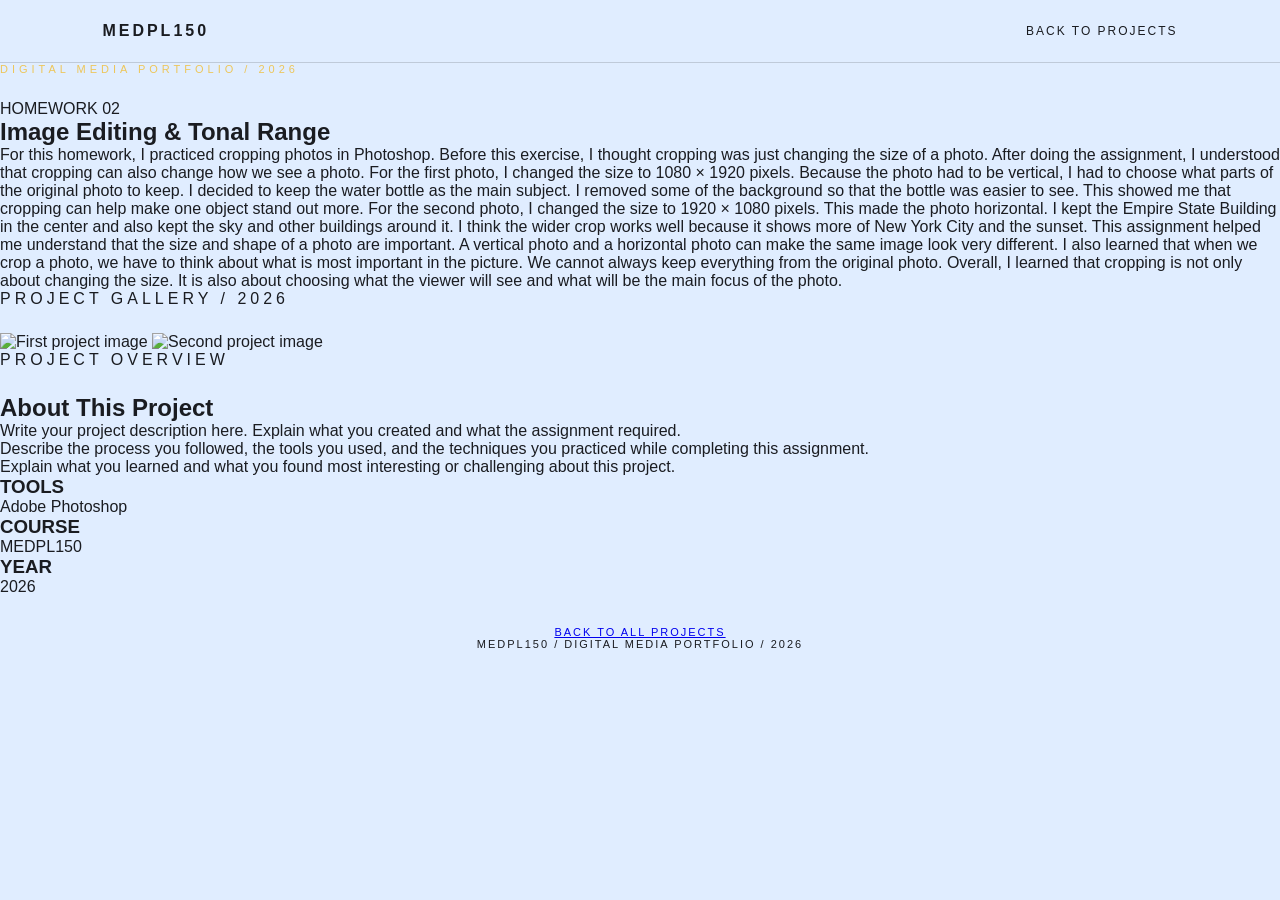
==== hw2.html @ 3049cd81 "hw2.html" ====
<!DOCTYPE html>
<html lang="en">

<head>
    <meta charset="UTF-8">
    <meta name="viewport" content="width=device-width, initial-scale=1.0">

    <title>Homework 02 | MEDPL150</title>

    <link rel="stylesheet" href="style.css">
</head>

<body>

    <!-- HEADER -->

    <header>
        <nav class="navbar">

            <a href="index.html" class="logo">MEDPL150</a>

            <a href="index.html" class="nav-link">
                BACK TO PROJECTS
            </a>

        </nav>
    </header>


    <!-- PROJECT INTRODUCTION -->

    <section class="project-hero">

        <div class="project-hero-text">

            <p class="small-heading">
                DIGITAL MEDIA PORTFOLIO / 2026
            </p>

            <p class="project-number">
                HOMEWORK 02
            </p>

            <h1>
                Image Editing & Tonal Range
            </h1>

            <p class="project-subtitle">
                For this homework, I practiced cropping photos in Photoshop. Before this exercise, I thought cropping was just changing the size of a photo. After doing the assignment, I understood that cropping can also change how we see a photo.

For the first photo, I changed the size to 1080 × 1920 pixels. Because the photo had to be vertical, I had to choose what parts of the original photo to keep. I decided to keep the water bottle as the main subject. I removed some of the background so that the bottle was easier to see. This showed me that cropping can help make one object stand out more.

For the second photo, I changed the size to 1920 × 1080 pixels. This made the photo horizontal. I kept the Empire State Building in the center and also kept the sky and other buildings around it. I think the wider crop works well because it shows more of New York City and the sunset.

This assignment helped me understand that the size and shape of a photo are important. A vertical photo and a horizontal photo can make the same image look very different. I also learned that when we crop a photo, we have to think about what is most important in the picture. We cannot always keep everything from the original photo.

Overall, I learned that cropping is not only about changing the size. It is also about choosing what the viewer will see and what will be the main focus of the photo.
            </p>

        </div>

    </section>


    <!-- PROJECT PHOTOS -->

    <section class="project-content">

        <p class="section-label">
            PROJECT GALLERY / 2026
        </p>

        <div class="gallery-grid">

            <img src="Image "
                 alt="First project image"
                 class="gallery-main">

            <img src="images/hw2-2.jpg"
                 alt="Second project image">

            

        </div>


        <!-- PROJECT DESCRIPTION -->

        <div class="project-description">

            <p class="section-label">
                PROJECT OVERVIEW
            </p>

            <h2>About This Project</h2>

            <p>
                Write your project description here.
                Explain what you created and what the assignment required.
            </p>

            <p>
                Describe the process you followed, the tools you used,
                and the techniques you practiced while completing
                this assignment.
            </p>

            <p>
                Explain what you learned and what you found most
                interesting or challenging about this project.
            </p>

        </div>


        <!-- PROJECT INFORMATION -->

        <div class="project-details">

            <div>
                <h3>TOOLS</h3>
                <p>Adobe Photoshop</p>
            </div>

            <div>
                <h3>COURSE</h3>
                <p>MEDPL150</p>
            </div>

            <div>
                <h3>YEAR</h3>
                <p>2026</p>
            </div>

        </div>

    </section>


    <!-- FOOTER -->

    <footer>

        <a href="index.html">
            BACK TO ALL PROJECTS
        </a>

        <p>MEDPL150 / DIGITAL MEDIA PORTFOLIO / 2026</p>

    </footer>

</body>
</html>
---- style.css ----
/* GENERAL SETTINGS */

* {
    margin: 0;
    padding: 0;
    box-sizing: border-box;
}

html {
    scroll-behavior: smooth;
}

body {
    font-family: Arial, Helvetica, sans-serif;
    background: #E0EDFF;
    color: #1A1C21;
}

/* HEADER */

header {
    padding: 22px 8%;
    background: #E0EDFF;
    position: sticky;
    top: 0;
    z-index: 100;
    border-bottom: 1px solid rgba(0, 0, 0, 0.15);
}

.navbar {
    display: flex;
    justify-content: space-between;
    align-items: center;
}

.logo {
    font-size: 16px;
    font-weight: bold;
    letter-spacing: 3px;
    text-decoration: none;
    color: #1A1C21;
    transition: 0.3s;
}

.nav-link {
    text-decoration: none;
    font-size: 12px;
    letter-spacing: 2px;
    color: #1A1C21;
    transition: 0.3s;
}

/* ALL HOVER EFFECTS */

.logo:hover,
.nav-link:hover {
    color: #EDFCC5;
}

/* HERO SECTION */

.hero {
    min-height: 75vh;
    padding: 60px 8%;
    background: #86AFEB;

    display: flex;
    flex-direction: row;
    align-items: center;
    justify-content: space-between;
    gap: 60px;
}

.hero-text {
    flex: 1;
    display: flex;
    flex-direction: column;
    justify-content: center;
}

.small-heading {
    color: #EDC65A;
    font-size: 11px;
    letter-spacing: 4px;
    margin-bottom: 25px;
}

.hero h1 {
    font-size: clamp(50px, 7vw, 100px);
    font-weight: 500;
    line-height: 0.95;
    margin-bottom: 30px;
    color: #1A1C21;
}

.hero-description {
    max-width: 450px;
    color: #1A1C21;
    font-size: 16px;
    line-height: 1.8;
}

/* PROFILE PHOTO */

.hero-image {
    flex: 0 0 35%;
    max-width: 400px;
}

.hero-image img {
    width: 100%;
    height: 450px;
    object-fit: cover;
    object-position: center;
    display: block;
    border-radius: 8px;
    transition: 0.4s;
}

.hero-image img:hover {
    opacity: 0.85;
}

/* PORTFOLIO SECTION */

.portfolio {
    padding: 100px 8%;
    background: #E0EDFF;
}

.portfolio-heading {
    margin-bottom: 50px;
}

.section-label {
    color:#EDC65A
    font-size: 11px;
    letter-spacing: 4px;
    margin-bottom: 25px;
}

.portfolio-heading h2 {
    font-size: 45px;
    font-weight: 500;
    color: #1A1C21;
}

/* PROJECT GRID */

.project-grid {
    display: grid;
    grid-template-columns: repeat(3, 1fr);
    gap: 45px 25px;
}

.project-card {
    text-decoration: none;
    color: #1A1C21;
    display: block;
}

.project-card img {
    width: 100%;
    height: 300px;
    object-fit: cover;
    display: block;
    background: #E0EDFF;
    transition: 0.4s;
}

.project-card:hover img {
    transform: scale(0.98);
    opacity: 0.85;
}

.card-info {
    padding-top: 18px;
}

.card-info span {
    font-size: 10px;
    color: #1A1C21;
    letter-spacing: 2px;
    transition: 0.3s;
}

.card-info h3 {
    font-size: 21px;
    font-weight: 500;
    margin: 8px 0;
    color: #1A1C21;
    transition: 0.3s;
}

.card-info p {
    color: #1A1C21;
    font-size: 12px;
}

.project-card:hover h3,
.project-card:hover span {
    color: #EDFCC5;
}

/* FOOTER */

footer {
    padding: 30px;
    text-align: center;
    background: #E0EDFF;
    color: #1A1C21;
    font-size: 11px;
    letter-spacing: 2px;
}

/* TABLET RESPONSIVE */

@media (max-width: 900px) {

    .project-grid {
        grid-template-columns: repeat(2, 1fr);
    }

    .hero {
        gap: 30px;
    }

    .hero h1 {
        font-size: 55px;
    }

    .hero-image {
        flex-basis: 38%;
    }
}

/* MOBILE RESPONSIVE */

@media (max-width: 600px) {

    .hero {
        flex-direction: column;
        align-items: flex-start;
        padding: 70px 8%;
    }

    .hero-text {
        width: 100%;
    }

    .hero h1 {
        font-size: 50px;
    }

    .hero-image {
        width: 100%;
        max-width: 100%;
    }

    .hero-image img {
        height: 350px;
    }

    .project-grid {
        grid-template-columns: 1fr;
    }

    .portfolio {
        padding: 70px 8%;
    }

    .project-card img {
        height: 260px;
    }
}
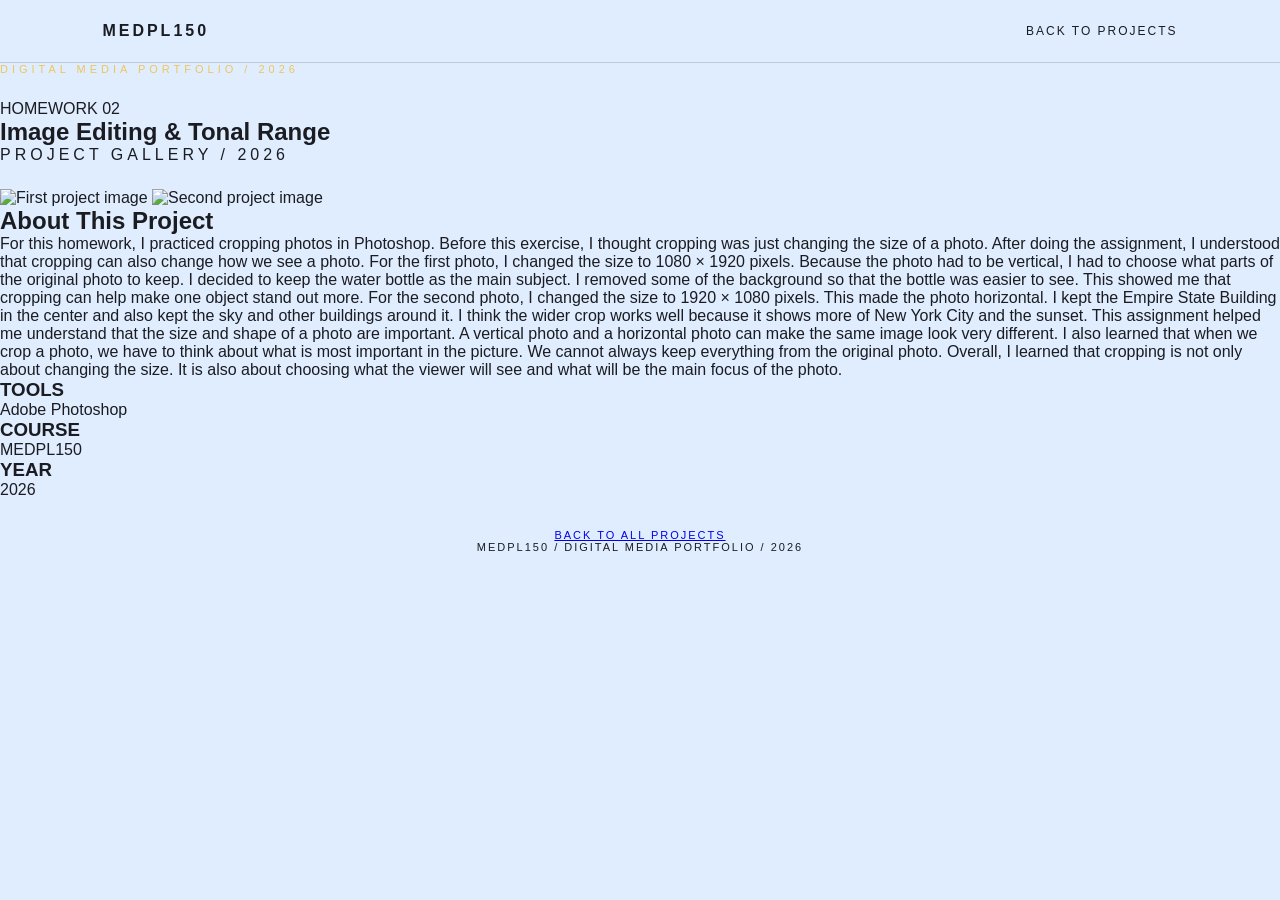
==== commit f6227bef: "hw2.html" ====
--- a/hw2.html
+++ b/hw2.html
@@ -45,17 +45,7 @@
                 Image Editing & Tonal Range
             </h1>
 
-            <p class="project-subtitle">
-                For this homework, I practiced cropping photos in Photoshop. Before this exercise, I thought cropping was just changing the size of a photo. After doing the assignment, I understood that cropping can also change how we see a photo.
-
-For the first photo, I changed the size to 1080 × 1920 pixels. Because the photo had to be vertical, I had to choose what parts of the original photo to keep. I decided to keep the water bottle as the main subject. I removed some of the background so that the bottle was easier to see. This showed me that cropping can help make one object stand out more.
-
-For the second photo, I changed the size to 1920 × 1080 pixels. This made the photo horizontal. I kept the Empire State Building in the center and also kept the sky and other buildings around it. I think the wider crop works well because it shows more of New York City and the sunset.
-
-This assignment helped me understand that the size and shape of a photo are important. A vertical photo and a horizontal photo can make the same image look very different. I also learned that when we crop a photo, we have to think about what is most important in the picture. We cannot always keep everything from the original photo.
-
-Overall, I learned that cropping is not only about changing the size. It is also about choosing what the viewer will see and what will be the main focus of the photo.
-            </p>
+       
 
         </div>
 
@@ -72,7 +62,7 @@
 
         <div class="gallery-grid">
 
-            <img src="Image "
+            <img src="Image  "
                  alt="First project image"
                  class="gallery-main">
 
@@ -88,27 +78,24 @@
 
         <div class="project-description">
 
-            <p class="section-label">
-                PROJECT OVERVIEW
-            </p>
+        
 
             <h2>About This Project</h2>
 
+           
+
             <p>
-                Write your project description here.
-                Explain what you created and what the assignment required.
+                     For this homework, I practiced cropping photos in Photoshop. Before this exercise, I thought cropping was just changing the size of a photo. After doing the assignment, I understood that cropping can also change how we see a photo.
+
+For the first photo, I changed the size to 1080 × 1920 pixels. Because the photo had to be vertical, I had to choose what parts of the original photo to keep. I decided to keep the water bottle as the main subject. I removed some of the background so that the bottle was easier to see. This showed me that cropping can help make one object stand out more.
+
+For the second photo, I changed the size to 1920 × 1080 pixels. This made the photo horizontal. I kept the Empire State Building in the center and also kept the sky and other buildings around it. I think the wider crop works well because it shows more of New York City and the sunset.
+
+This assignment helped me understand that the size and shape of a photo are important. A vertical photo and a horizontal photo can make the same image look very different. I also learned that when we crop a photo, we have to think about what is most important in the picture. We cannot always keep everything from the original photo.
+
+Overall, I learned that cropping is not only about changing the size. It is also about choosing what the viewer will see and what will be the main focus of the photo.
             </p>
 
-            <p>
-                Describe the process you followed, the tools you used,
-                and the techniques you practiced while completing
-                this assignment.
-            </p>
-
-            <p>
-                Explain what you learned and what you found most
-                interesting or challenging about this project.
-            </p>
 
         </div>
 
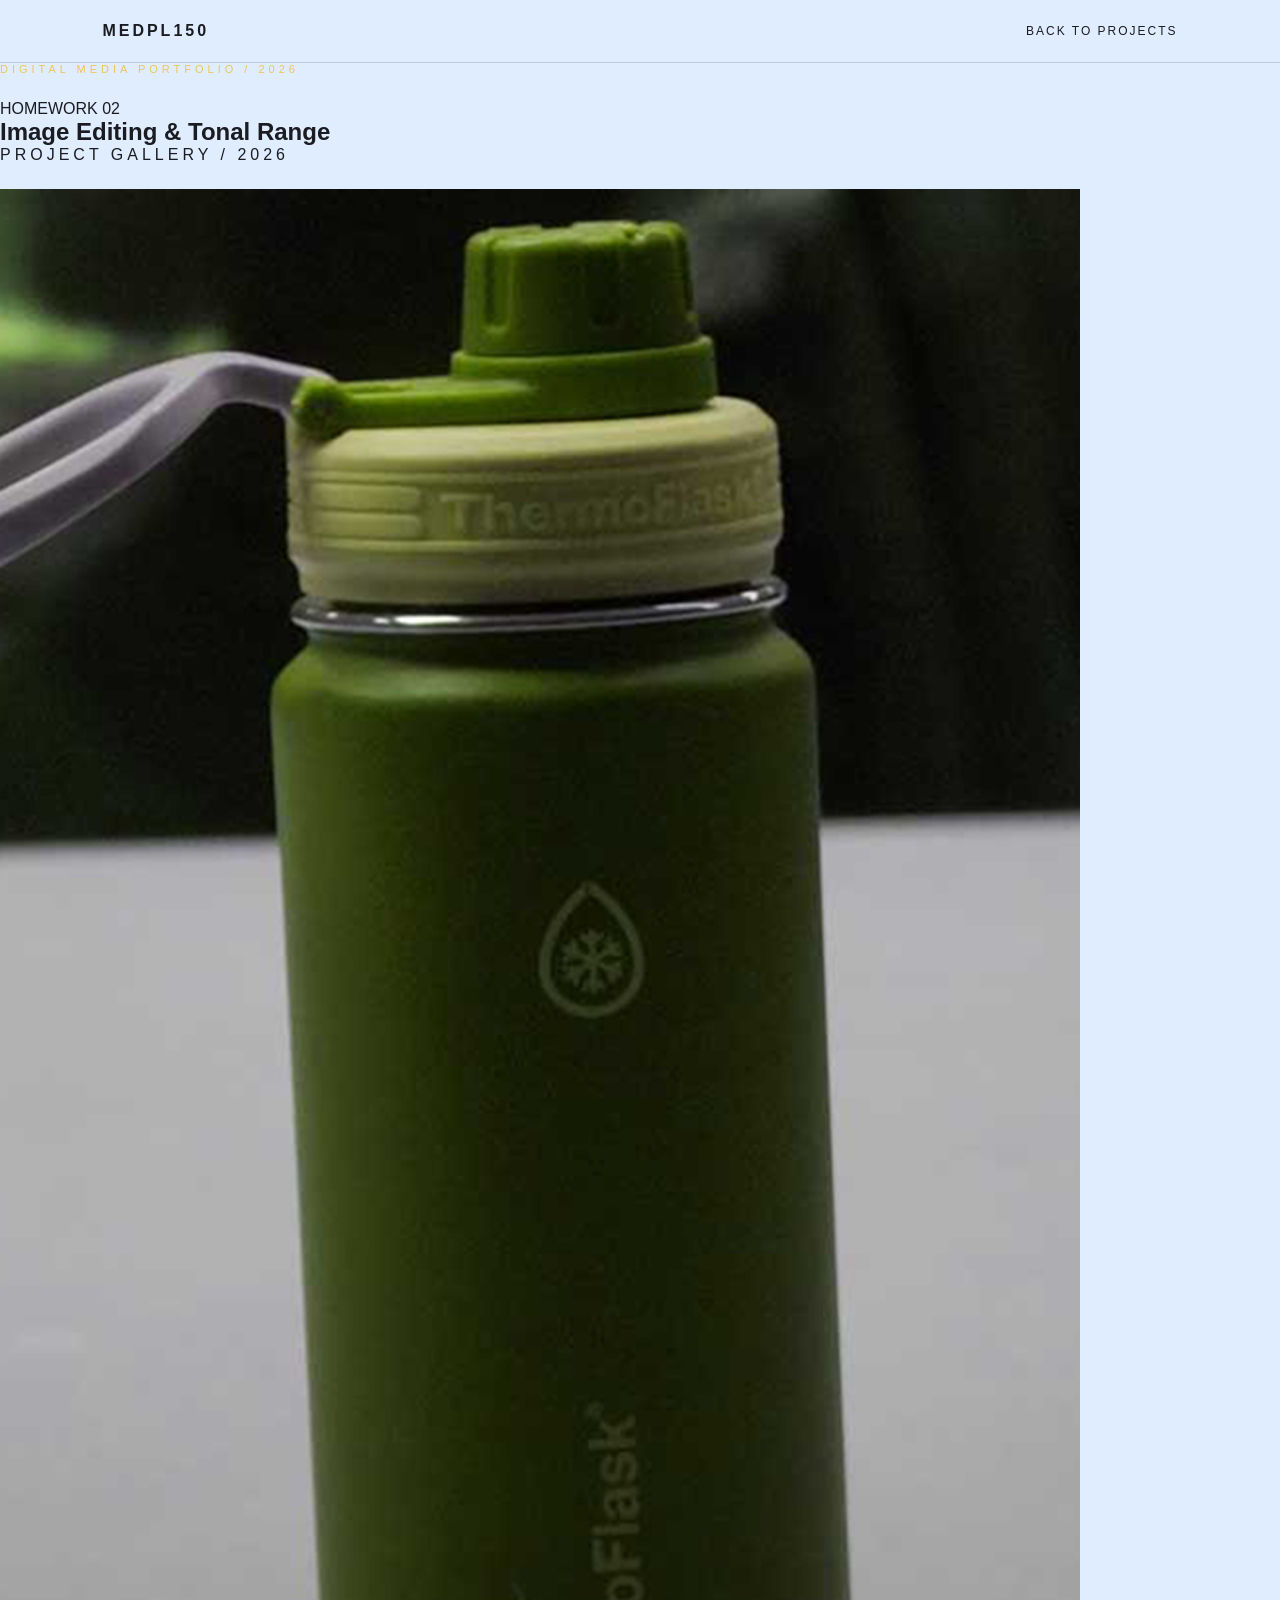
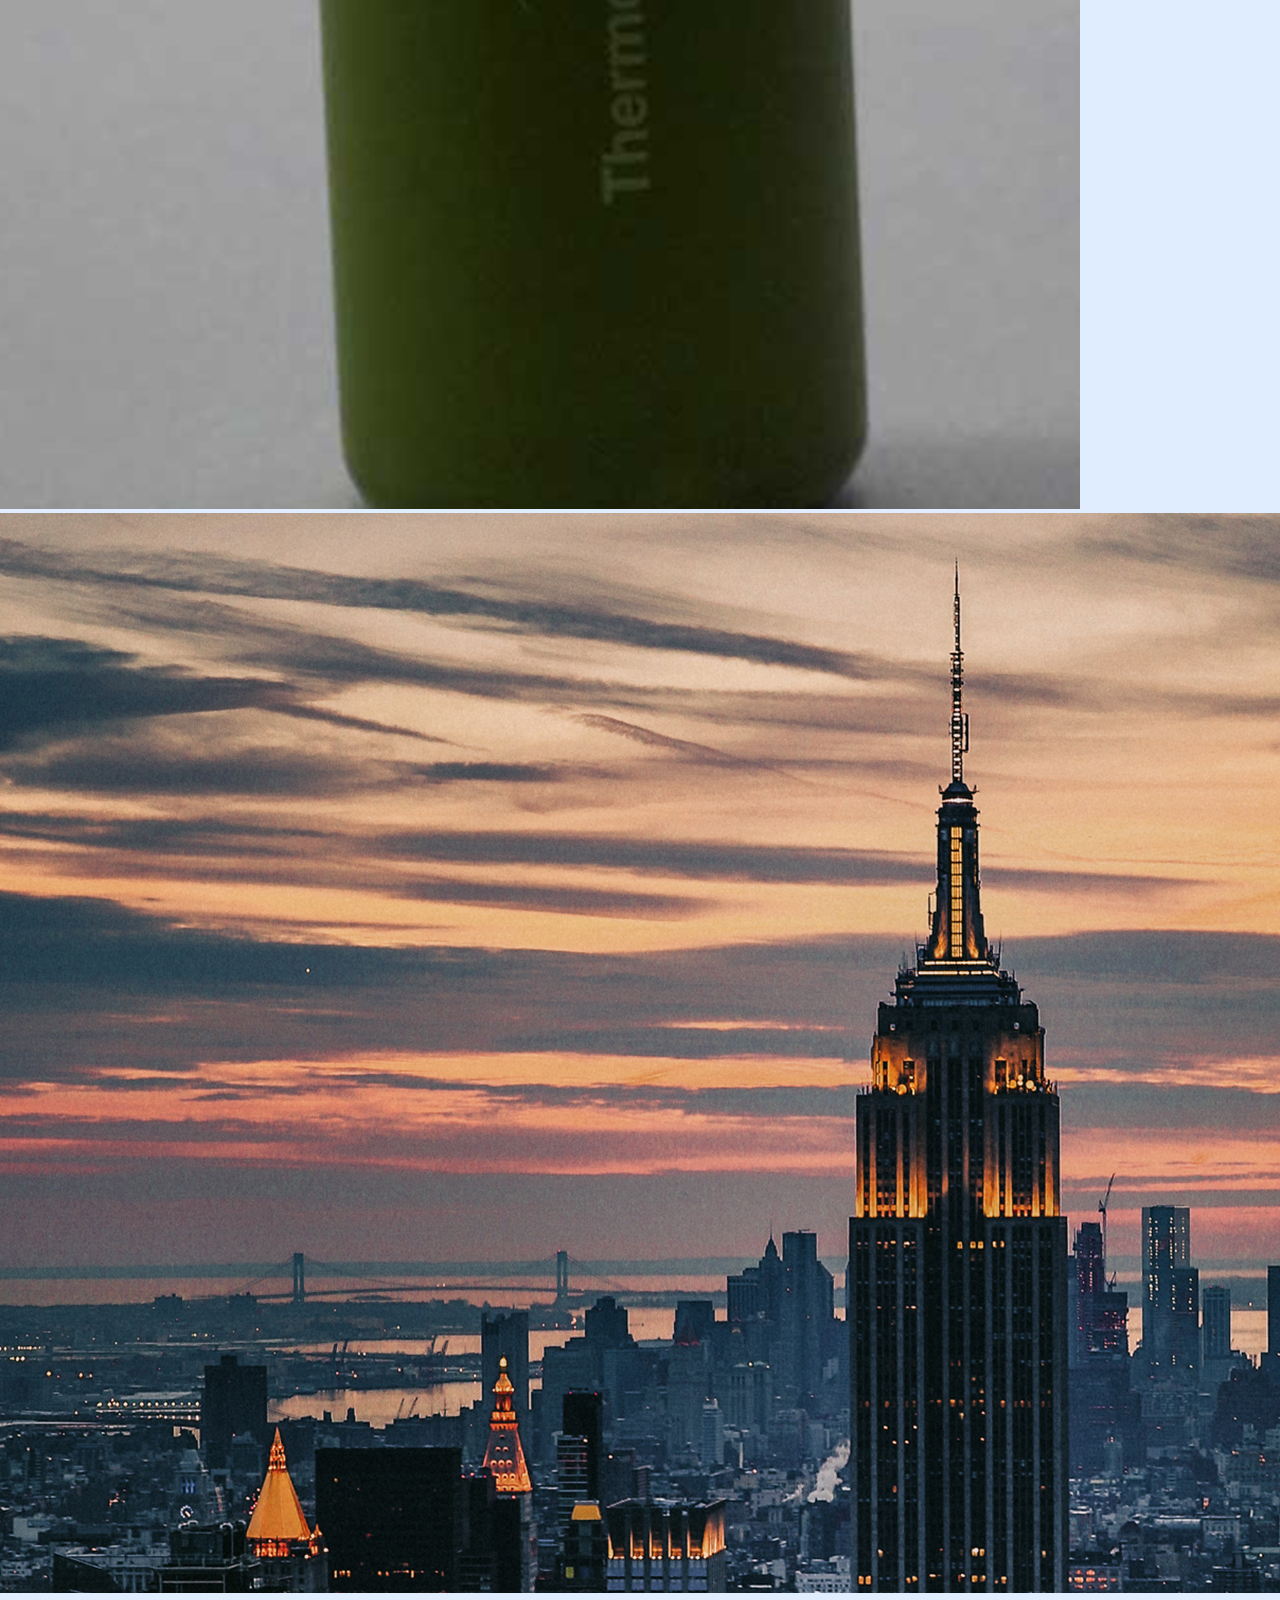
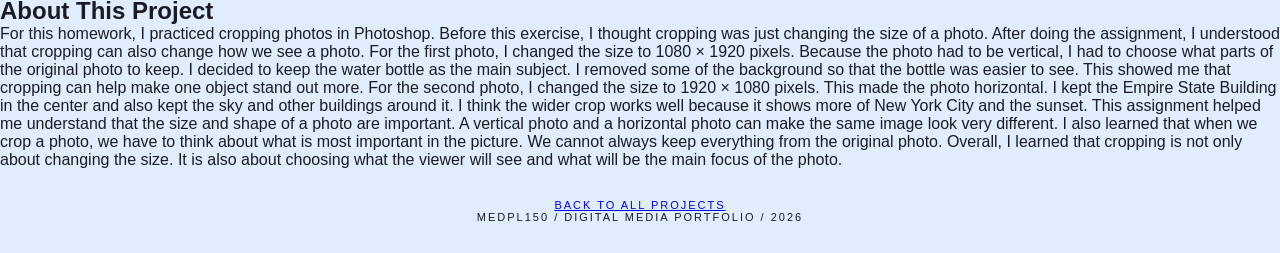
==== commit 5dd000a3: "hw2.html" ====
--- a/hw2.html
+++ b/hw2.html
@@ -62,12 +62,12 @@
 
         <div class="gallery-grid">
 
-            <img src="Image  "
-                 alt="First project image"
+            <img src="Image A – 1920 × 1080 Crop (1).jpg  "
+                 alt="1920 × 1080 Crop"
                  class="gallery-main">
 
-            <img src="images/hw2-2.jpg"
-                 alt="Second project image">
+            <img src="Image B – 5 × 7 Crop (1).jpg"
+                 alt="5 × 7 Crop">
 
             
 
@@ -102,24 +102,7 @@
 
         <!-- PROJECT INFORMATION -->
 
-        <div class="project-details">
-
-            <div>
-                <h3>TOOLS</h3>
-                <p>Adobe Photoshop</p>
-            </div>
-
-            <div>
-                <h3>COURSE</h3>
-                <p>MEDPL150</p>
-            </div>
-
-            <div>
-                <h3>YEAR</h3>
-                <p>2026</p>
-            </div>
-
-        </div>
+     
 
     </section>
 
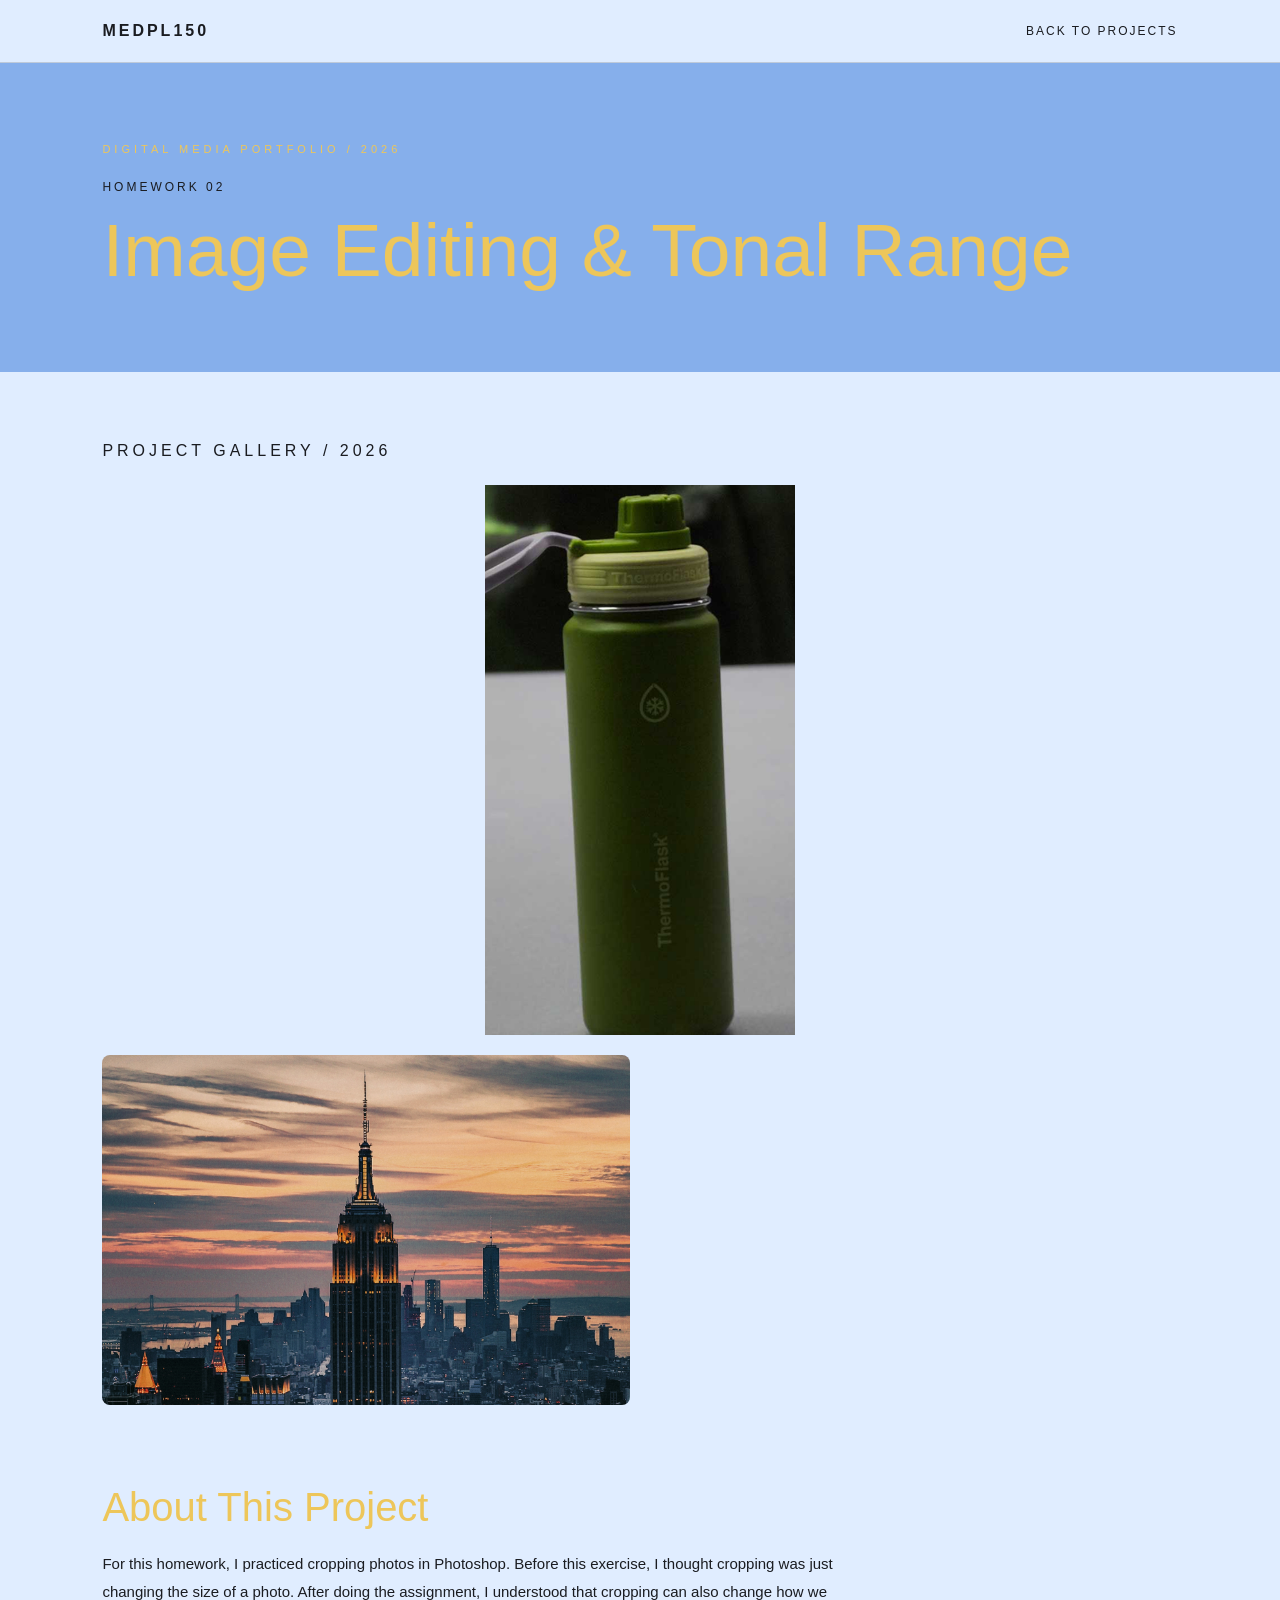
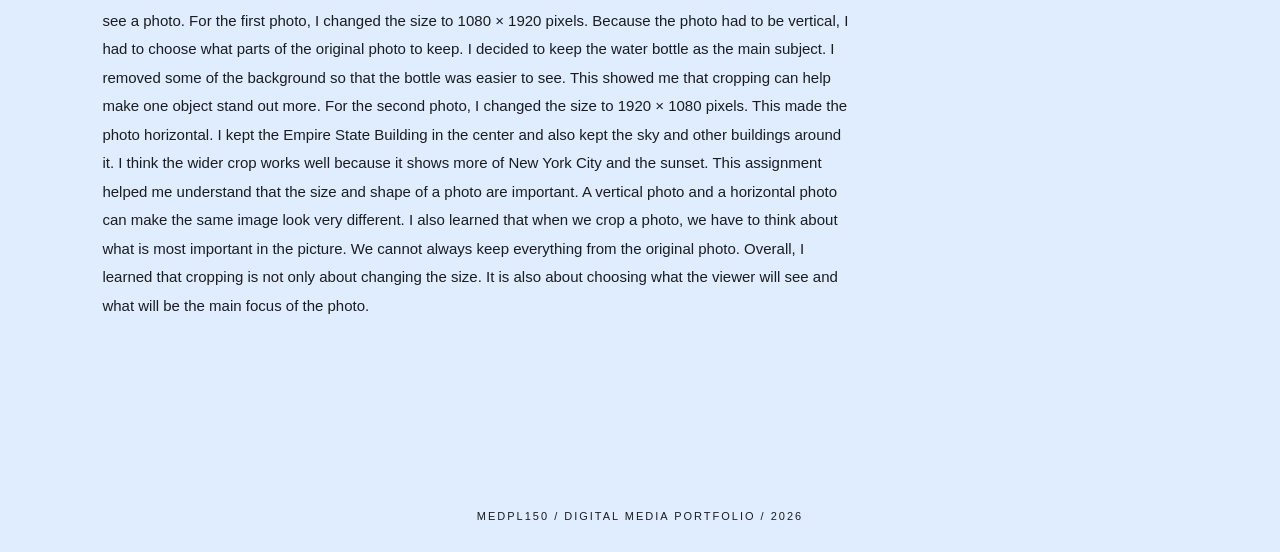
==== commit e7b5612e: "hw2.html" ====
--- a/hw2.html
+++ b/hw2.html
@@ -111,9 +111,7 @@
 
     <footer>
 
-        <a href="index.html">
-            BACK TO ALL PROJECTS
-        </a>
+     
 
         <p>MEDPL150 / DIGITAL MEDIA PORTFOLIO / 2026</p>
 
--- a/style.css
+++ b/style.css
@@ -275,3 +275,159 @@
     }
 }
 
+/* HOMEWORK PAGE INTRODUCTION */
+
+.project-hero {
+    padding: 80px 8% 60px;
+    background: #86AFEB;
+}
+
+.project-number {
+    color: #1A1C21;
+    font-size: 12px;
+    letter-spacing: 3px;
+    margin-bottom: 15px;
+}
+
+.project-hero h1 {
+    font-size: clamp(40px, 6vw, 75px);
+    font-weight: 500;
+    line-height: 1.1;
+    color: #EDC65A;
+    margin-bottom: 20px;
+}
+
+.project-subtitle {
+    color: #1A1C21;
+    font-size: 16px;
+    line-height: 1.8;
+    max-width: 600px;
+}
+
+/* PROJECT CONTENT */
+
+.project-content {
+    padding: 70px 8% 100px;
+    background: #E0EDFF;
+}
+
+/* PROJECT GALLERY */
+
+.gallery-grid {
+    display: grid;
+    grid-template-columns: repeat(2, 1fr);
+    gap: 20px;
+    margin-bottom: 80px;
+}
+
+.gallery-grid img {
+    width: 100%;
+    height: 350px;
+    object-fit: cover;
+    display: block;
+    border-radius: 8px;
+    transition: 0.4s;
+}
+
+.gallery-grid .gallery-main {
+    grid-column: span 2;
+    height: 550px;
+    object-fit: contain;
+}
+
+.gallery-grid img:hover {
+    opacity: 0.85;
+}
+
+/* PROJECT DESCRIPTION */
+
+.project-description {
+    max-width: 750px;
+    margin-bottom: 60px;
+}
+
+.project-description h2 {
+    font-size: 40px;
+    font-weight: 500;
+    color: #EDC65A;
+    margin: 20px 0;
+}
+
+.project-description p {
+    color: #1A1C21;
+    font-size: 15px;
+    line-height: 1.9;
+    margin-bottom: 20px;
+}
+
+/* PROJECT DETAILS */
+
+.project-details {
+    display: grid;
+    grid-template-columns: repeat(3, 1fr);
+    gap: 30px;
+    padding-top: 35px;
+    border-top: 1px solid rgba(0, 0, 0, 0.2);
+}
+
+.project-details h3 {
+    font-size: 13px;
+    color: #EDC65A;
+    margin-bottom: 12px;
+}
+
+.project-details p {
+    font-size: 13px;
+    color: #1A1C21;
+    line-height: 1.6;
+}
+
+/* FOOTER */
+
+footer a {
+    display: inline-block;
+    text-decoration: none;
+    color: #1A1C21;
+    margin-bottom: 15px;
+    transition: 0.3s;
+}
+
+footer a:hover {
+    color: #EDC65A;
+}
+
+/* MOBILE */
+
+@media (max-width: 600px) {
+
+    .project-hero {
+        padding: 60px 8%;
+    }
+
+    .project-content {
+        padding: 50px 8% 70px;
+    }
+
+    .gallery-grid {
+        grid-template-columns: 1fr;
+    }
+
+    .gallery-grid .gallery-main {
+        grid-column: span 1;
+        height: 350px;
+    }
+
+    .gallery-grid img {
+        height: 280px;
+    }
+
+    .project-description h2 {
+        font-size: 32px;
+    }
+
+    .project-details {
+        grid-template-columns: 1fr;
+        gap: 25px;
+    }
+}
+
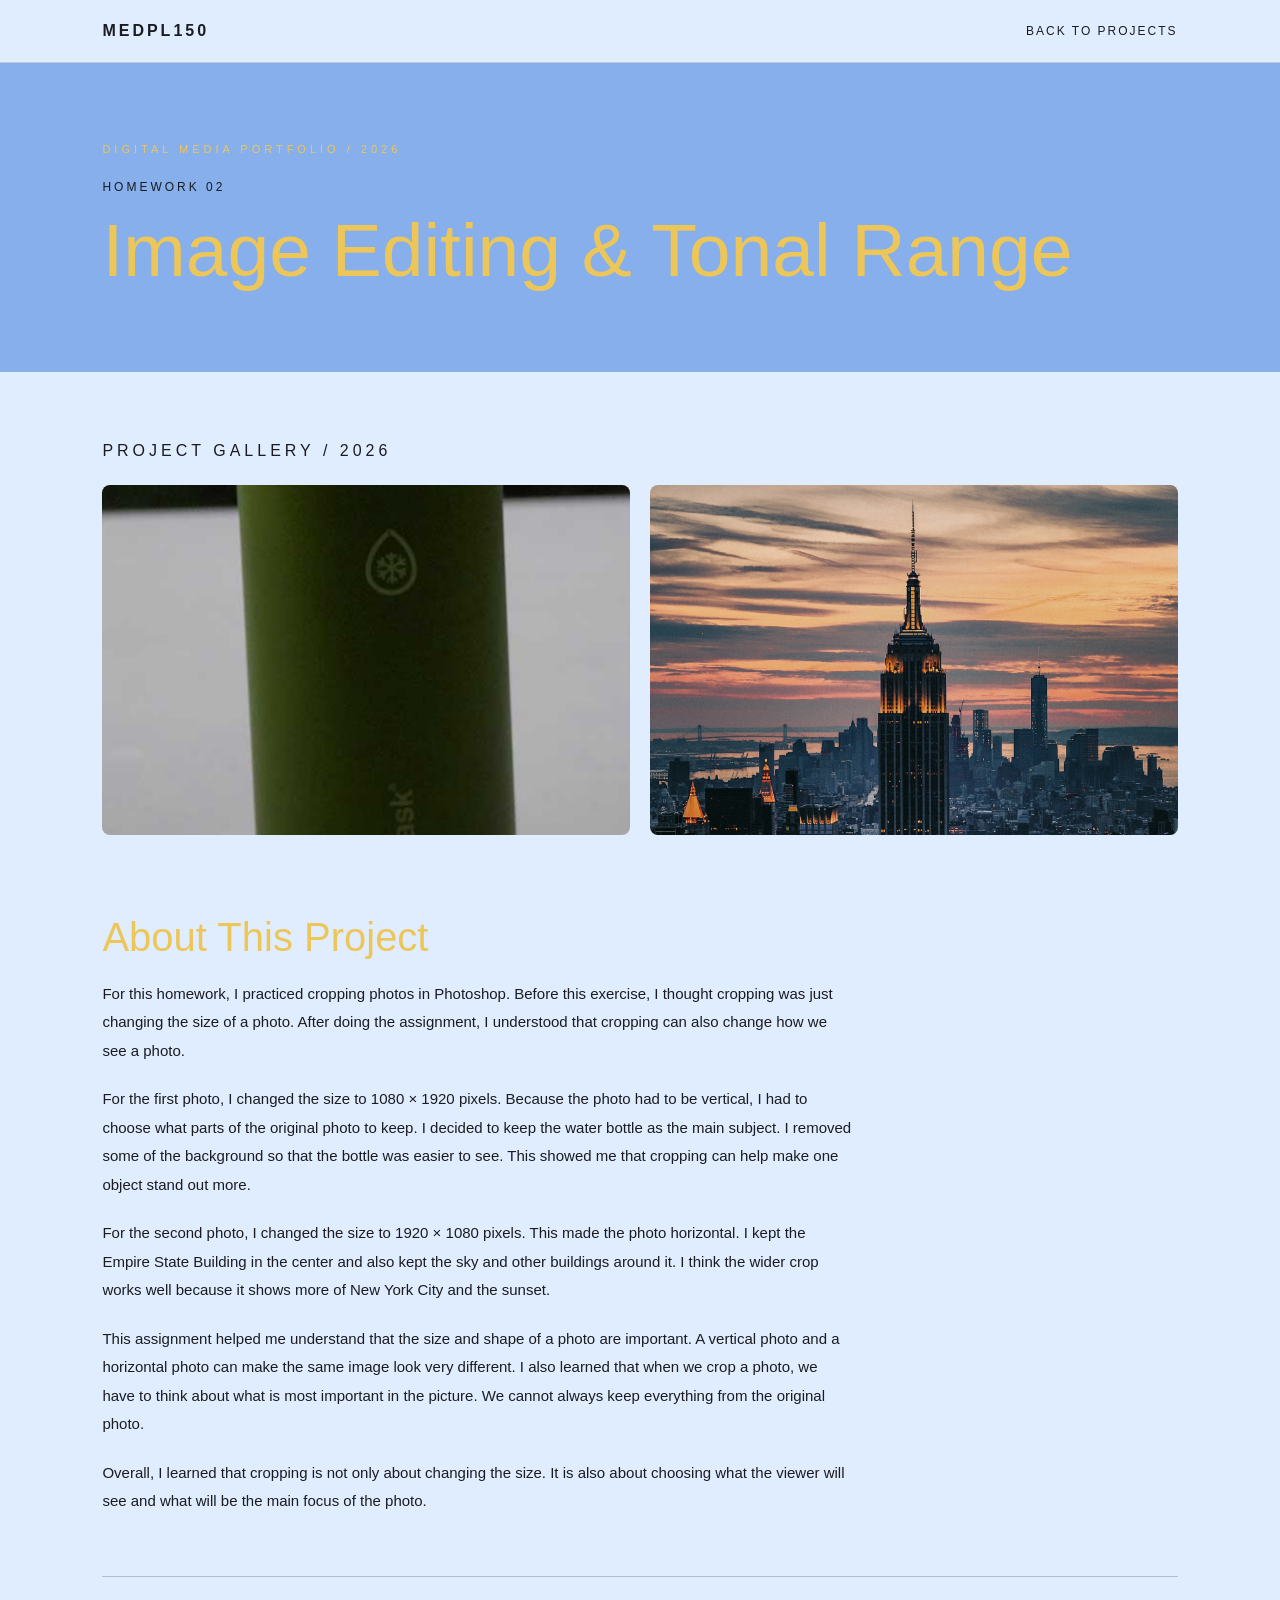
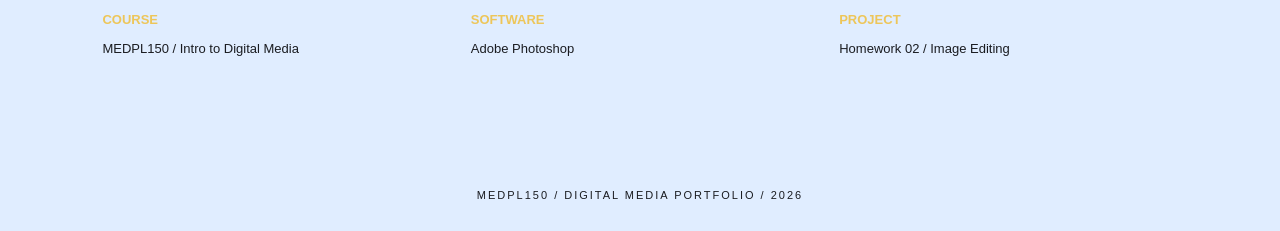
==== commit ec00261e: "hw2.html" ====
--- a/hw2.html
+++ b/hw2.html
@@ -1,3 +1,4 @@
+
 <!DOCTYPE html>
 <html lang="en">
 
@@ -45,73 +46,112 @@
                 Image Editing & Tonal Range
             </h1>
 
-       
-
         </div>
 
     </section>
 
 
-    <!-- PROJECT PHOTOS -->
+    <!-- PROJECT CONTENT -->
 
-    <section class="project-content">
+    <main class="project-content">
 
         <p class="section-label">
             PROJECT GALLERY / 2026
         </p>
 
+
+        <!-- PROJECT PHOTOS -->
+
         <div class="gallery-grid">
 
-            <img src="Image A – 1920 × 1080 Crop (1).jpg  "
-                 alt="1920 × 1080 Crop"
-                 class="gallery-main">
+            <img
+                src="Image A – 1920 × 1080 Crop (1).jpg"
+                alt="Image A: Cropped photograph"
+            >
 
-            <img src="Image B – 5 × 7 Crop (1).jpg"
-                 alt="5 × 7 Crop">
-
-            
+            <img
+                src="Image B – 5 × 7 Crop (1).jpg"
+                alt="Image B: Cropped photograph"
+            >
 
         </div>
 
 
         <!-- PROJECT DESCRIPTION -->
 
-        <div class="project-description">
-
-        
+        <section class="project-description">
 
             <h2>About This Project</h2>
 
-           
+            <p>
+                For this homework, I practiced cropping photos in Photoshop.
+                Before this exercise, I thought cropping was just changing
+                the size of a photo. After doing the assignment, I understood
+                that cropping can also change how we see a photo.
+            </p>
 
             <p>
-                     For this homework, I practiced cropping photos in Photoshop. Before this exercise, I thought cropping was just changing the size of a photo. After doing the assignment, I understood that cropping can also change how we see a photo.
-
-For the first photo, I changed the size to 1080 × 1920 pixels. Because the photo had to be vertical, I had to choose what parts of the original photo to keep. I decided to keep the water bottle as the main subject. I removed some of the background so that the bottle was easier to see. This showed me that cropping can help make one object stand out more.
-
-For the second photo, I changed the size to 1920 × 1080 pixels. This made the photo horizontal. I kept the Empire State Building in the center and also kept the sky and other buildings around it. I think the wider crop works well because it shows more of New York City and the sunset.
-
-This assignment helped me understand that the size and shape of a photo are important. A vertical photo and a horizontal photo can make the same image look very different. I also learned that when we crop a photo, we have to think about what is most important in the picture. We cannot always keep everything from the original photo.
-
-Overall, I learned that cropping is not only about changing the size. It is also about choosing what the viewer will see and what will be the main focus of the photo.
+                For the first photo, I changed the size to 1080 × 1920 pixels.
+                Because the photo had to be vertical, I had to choose what
+                parts of the original photo to keep. I decided to keep the
+                water bottle as the main subject. I removed some of the
+                background so that the bottle was easier to see. This showed
+                me that cropping can help make one object stand out more.
             </p>
 
+            <p>
+                For the second photo, I changed the size to 1920 × 1080 pixels.
+                This made the photo horizontal. I kept the Empire State
+                Building in the center and also kept the sky and other
+                buildings around it. I think the wider crop works well because
+                it shows more of New York City and the sunset.
+            </p>
 
-        </div>
+            <p>
+                This assignment helped me understand that the size and shape
+                of a photo are important. A vertical photo and a horizontal
+                photo can make the same image look very different. I also
+                learned that when we crop a photo, we have to think about
+                what is most important in the picture. We cannot always keep
+                everything from the original photo.
+            </p>
+
+            <p>
+                Overall, I learned that cropping is not only about changing
+                the size. It is also about choosing what the viewer will see
+                and what will be the main focus of the photo.
+            </p>
+
+        </section>
 
 
-        <!-- PROJECT INFORMATION -->
+        <!-- PROJECT DETAILS -->
 
-     
+        <section class="project-details">
 
-    </section>
+            <div>
+                <h3>COURSE</h3>
+                <p>MEDPL150 / Intro to Digital Media</p>
+            </div>
+
+            <div>
+                <h3>SOFTWARE</h3>
+                <p>Adobe Photoshop</p>
+            </div>
+
+            <div>
+                <h3>PROJECT</h3>
+                <p>Homework 02 / Image Editing</p>
+            </div>
+
+        </section>
+
+    </main>
 
 
     <!-- FOOTER -->
 
     <footer>
-
-     
 
         <p>MEDPL150 / DIGITAL MEDIA PORTFOLIO / 2026</p>
 
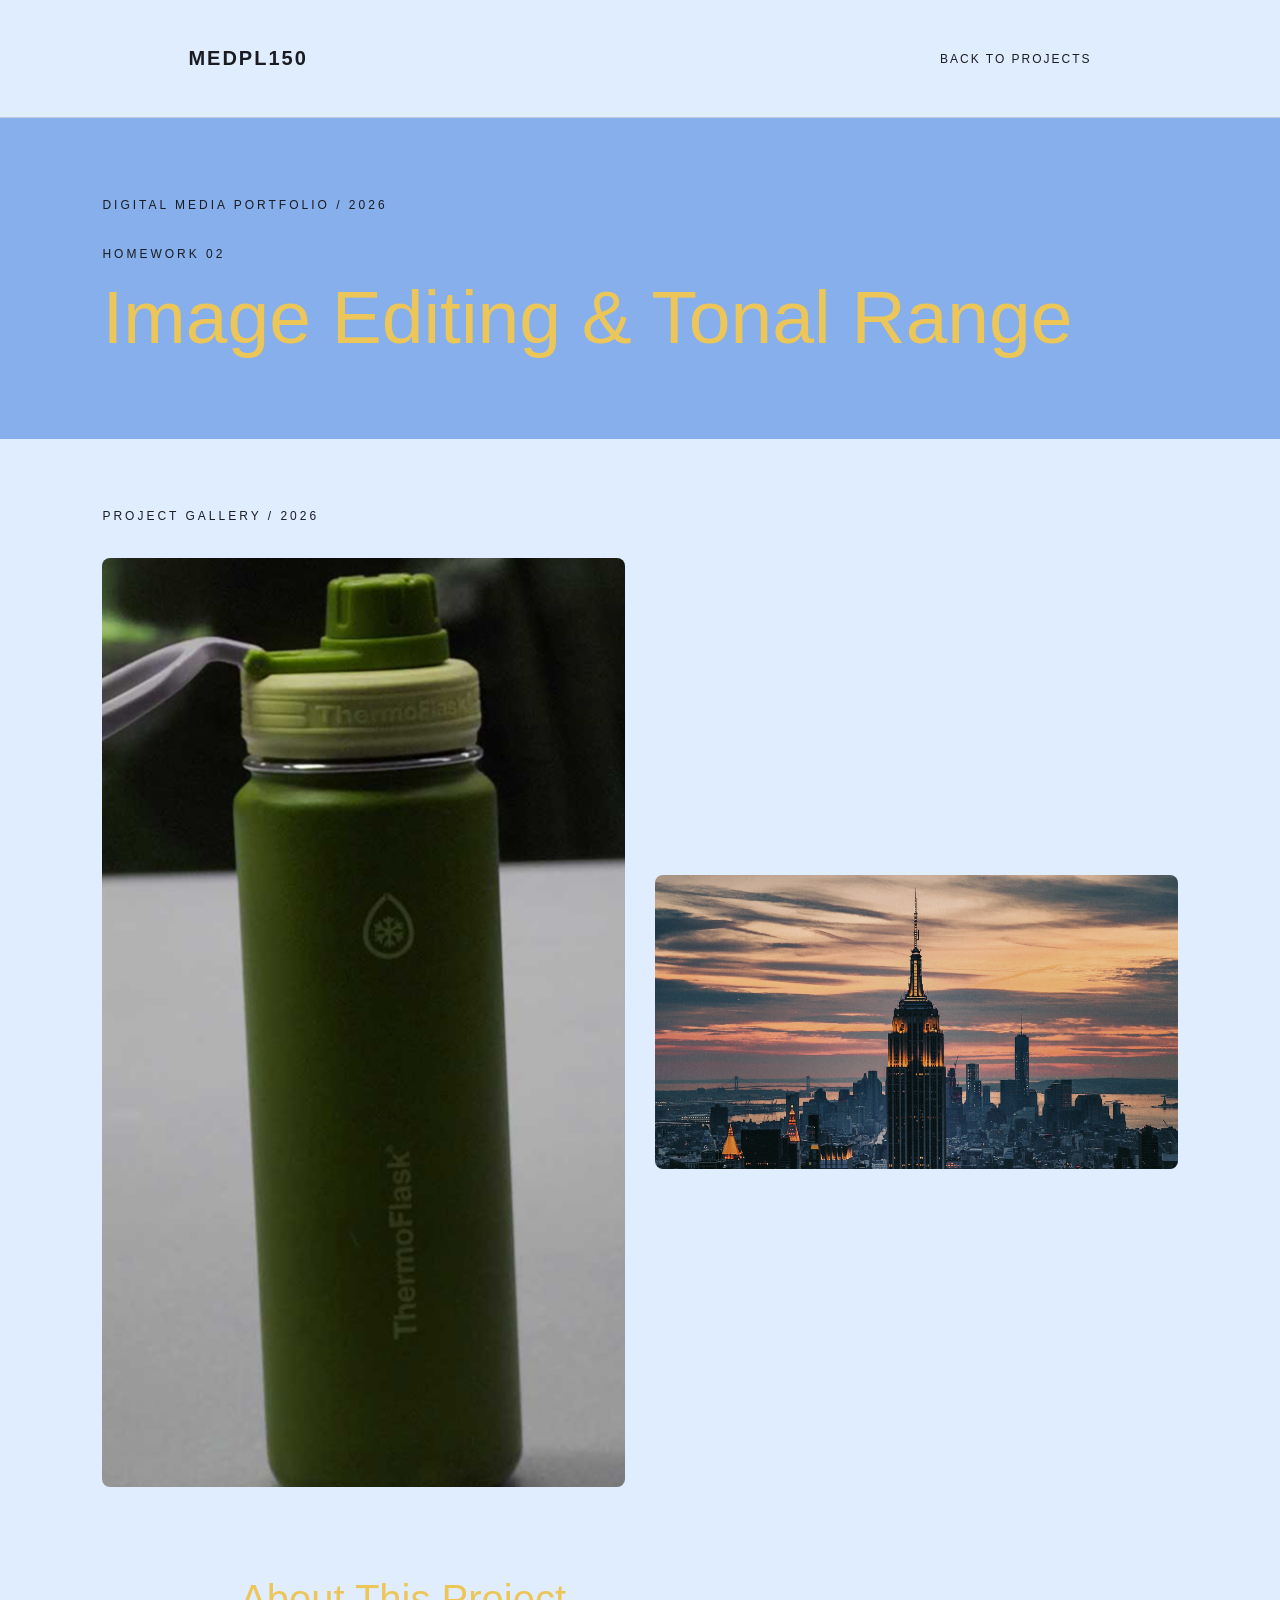
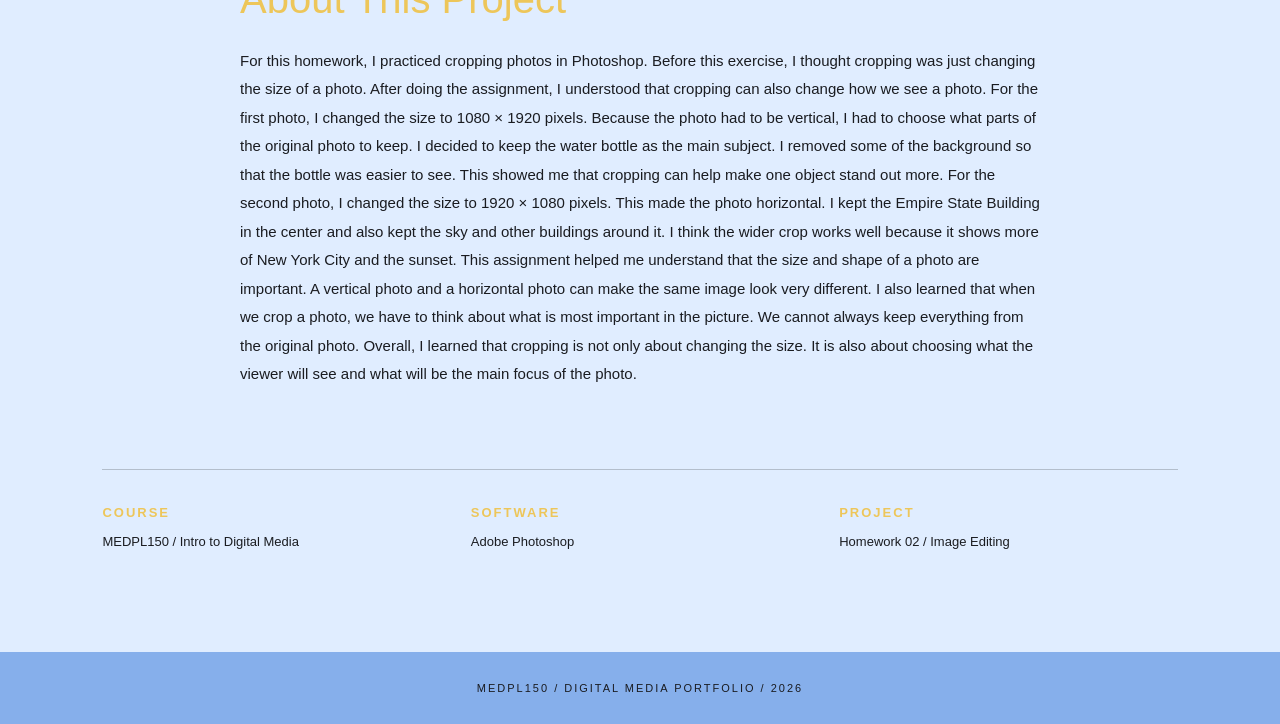
==== commit a0f50f52: "hw2.html" ====
--- a/hw2.html
+++ b/hw2.html
@@ -88,35 +88,26 @@
                 Before this exercise, I thought cropping was just changing
                 the size of a photo. After doing the assignment, I understood
                 that cropping can also change how we see a photo.
-            </p>
-
-            <p>
                 For the first photo, I changed the size to 1080 × 1920 pixels.
                 Because the photo had to be vertical, I had to choose what
                 parts of the original photo to keep. I decided to keep the
                 water bottle as the main subject. I removed some of the
                 background so that the bottle was easier to see. This showed
                 me that cropping can help make one object stand out more.
-            </p>
-
-            <p>
+        
                 For the second photo, I changed the size to 1920 × 1080 pixels.
                 This made the photo horizontal. I kept the Empire State
                 Building in the center and also kept the sky and other
                 buildings around it. I think the wider crop works well because
                 it shows more of New York City and the sunset.
-            </p>
-
-            <p>
+            
                 This assignment helped me understand that the size and shape
                 of a photo are important. A vertical photo and a horizontal
                 photo can make the same image look very different. I also
                 learned that when we crop a photo, we have to think about
                 what is most important in the picture. We cannot always keep
                 everything from the original photo.
-            </p>
-
-            <p>
+        
                 Overall, I learned that cropping is not only about changing
                 the size. It is also about choosing what the viewer will see
                 and what will be the main focus of the photo.
--- a/style.css
+++ b/style.css
@@ -275,11 +275,67 @@
     }
 }
 
-/* HOMEWORK PAGE INTRODUCTION */
+
+
+/* ==============================
+   HOMEWORK PAGE
+================================ */
+
+
+/* HEADER */
+
+header {
+    width: 100%;
+}
+
+.navbar {
+    display: flex;
+    justify-content: space-between;
+    align-items: center;
+
+    padding: 25px 8%;
+
+    background: #E0EDFF;
+}
+
+.logo {
+    text-decoration: none;
+    color: #1A1C21;
+    font-size: 20px;
+    font-weight: 700;
+    letter-spacing: 2px;
+}
+
+.nav-link {
+    text-decoration: none;
+    color: #1A1C21;
+    font-size: 12px;
+    letter-spacing: 2px;
+    transition: 0.3s;
+}
+
+.nav-link:hover {
+    color: #EDC65A;
+}
+
+
+/* PROJECT HERO */
 
 .project-hero {
     padding: 80px 8% 60px;
     background: #86AFEB;
+}
+
+.project-hero-text {
+    max-width: 1200px;
+    margin: 0 auto;
+}
+
+.small-heading {
+    color: #1A1C21;
+    font-size: 12px;
+    letter-spacing: 3px;
+    margin-bottom: 35px;
 }
 
 .project-number {
@@ -297,137 +353,250 @@
     margin-bottom: 20px;
 }
 
-.project-subtitle {
-    color: #1A1C21;
-    font-size: 16px;
-    line-height: 1.8;
-    max-width: 600px;
-}
 
 /* PROJECT CONTENT */
 
 .project-content {
+    width: 100%;
+    box-sizing: border-box;
+
     padding: 70px 8% 100px;
+
     background: #E0EDFF;
 }
 
+
+/* SECTION LABEL */
+
+.section-label {
+    max-width: 1200px;
+    margin: 0 auto 35px;
+
+    color: #1A1C21;
+    font-size: 12px;
+    letter-spacing: 3px;
+}
+
+
 /* PROJECT GALLERY */
 
 .gallery-grid {
+    width: 100%;
+    max-width: 1400px;
+
+    margin: 0 auto 90px;
+
     display: grid;
-    grid-template-columns: repeat(2, 1fr);
-    gap: 20px;
-    margin-bottom: 80px;
-}
+    grid-template-columns: repeat(2, minmax(0, 1fr));
+
+    justify-content: center;
+    align-items: center;
+
+    gap: 30px;
+}
+
+/* GALLERY IMAGES */
 
 .gallery-grid img {
-    width: 100%;
-    height: 350px;
-    object-fit: cover;
     display: block;
+
+    width: 100%;
+    height: auto;
+
+    max-width: none;
+
+    object-fit: contain;
+
     border-radius: 8px;
-    transition: 0.4s;
-}
-
-.gallery-grid .gallery-main {
-    grid-column: span 2;
-    height: 550px;
-    object-fit: contain;
-}
-
-.gallery-grid img:hover {
-    opacity: 0.85;
+
+    transition: opacity 0.4s ease;
 }
 
 /* PROJECT DESCRIPTION */
 
 .project-description {
-    max-width: 750px;
-    margin-bottom: 60px;
+
+    width: 100%;
+    max-width: 800px;
+
+    margin: 0 auto 80px;
 }
 
 .project-description h2 {
+
     font-size: 40px;
     font-weight: 500;
+
     color: #EDC65A;
-    margin: 20px 0;
+
+    margin: 20px 0 25px;
 }
 
 .project-description p {
-    color: #1A1C21;
+
+    color: #1A1C21;
+
     font-size: 15px;
     line-height: 1.9;
+
     margin-bottom: 20px;
 }
 
+
 /* PROJECT DETAILS */
 
 .project-details {
+
+    width: 100%;
+    max-width: 1200px;
+
+    margin: 0 auto;
+
     display: grid;
+
     grid-template-columns: repeat(3, 1fr);
+
     gap: 30px;
+
     padding-top: 35px;
+
     border-top: 1px solid rgba(0, 0, 0, 0.2);
 }
 
 .project-details h3 {
+
     font-size: 13px;
+    letter-spacing: 2px;
+
     color: #EDC65A;
+
     margin-bottom: 12px;
 }
 
 .project-details p {
+
     font-size: 13px;
     color: #1A1C21;
+
     line-height: 1.6;
 }
 
+
 /* FOOTER */
 
-footer a {
-    display: inline-block;
-    text-decoration: none;
-    color: #1A1C21;
-    margin-bottom: 15px;
-    transition: 0.3s;
-}
-
-footer a:hover {
-    color: #EDC65A;
-}
-
-/* MOBILE */
-
-@media (max-width: 600px) {
+footer {
+
+    padding: 30px 8%;
+
+    background: #86AFEB;
+
+    text-align: center;
+}
+
+footer p {
+
+    color: #1A1C21;
+
+    font-size: 11px;
+    letter-spacing: 2px;
+}
+
+
+/* MOBILE RESPONSIVE */
+
+@media (max-width: 700px) {
+
+    /* HEADER */
+
+    .navbar {
+        padding: 20px 5%;
+    }
+
+    .logo {
+        font-size: 17px;
+    }
+
+    .nav-link {
+        font-size: 10px;
+    }
+
+
+    /* HERO */
 
     .project-hero {
-        padding: 60px 8%;
-    }
+        padding: 60px 6%;
+    }
+
+
+    /* CONTENT */
 
     .project-content {
-        padding: 50px 8% 70px;
-    }
+        padding: 50px 6% 70px;
+    }
+
+
+    /* GALLERY */
 
     .gallery-grid {
-        grid-template-columns: 1fr;
-    }
-
-    .gallery-grid .gallery-main {
-        grid-column: span 1;
-        height: 350px;
+
+        grid-template-columns: minmax(0, 450px);
+
+        gap: 25px;
+
+        margin-bottom: 60px;
     }
 
     .gallery-grid img {
-        height: 280px;
-    }
+        max-height: 450px;
+    }
+
+
+    /* DESCRIPTION */
 
     .project-description h2 {
         font-size: 32px;
     }
 
+    .project-description p {
+        font-size: 14px;
+    }
+
+
+    /* DETAILS */
+
     .project-details {
+
         grid-template-columns: 1fr;
+
         gap: 25px;
     }
-}
-
+
+
+    /* FOOTER */
+
+    footer {
+        padding: 25px 5%;
+    }
+
+}
+
+
+/* SMALL MOBILE */
+
+@media (max-width: 400px) {
+
+    .navbar {
+        gap: 15px;
+    }
+
+    .nav-link {
+        font-size: 9px;
+        letter-spacing: 1px;
+    }
+
+    .project-hero h1 {
+        font-size: 38px;
+    }
+
+}
+
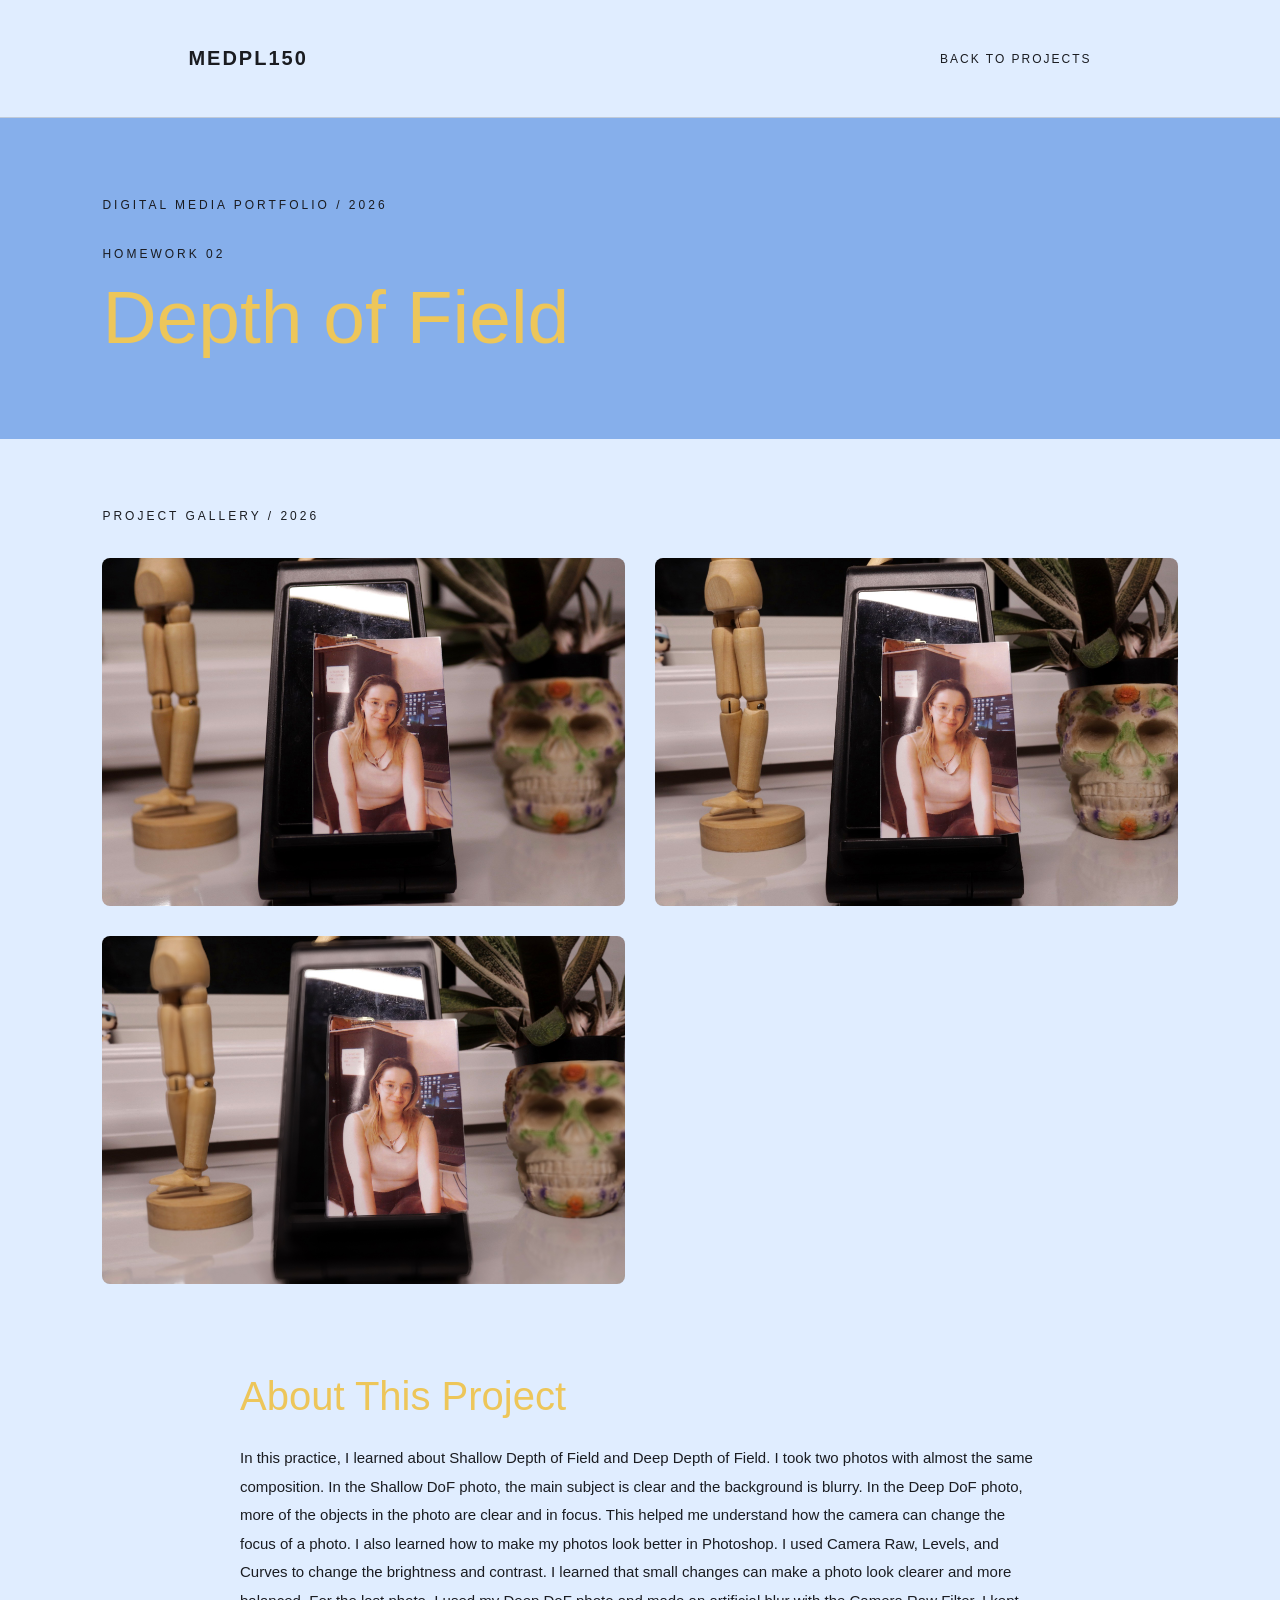
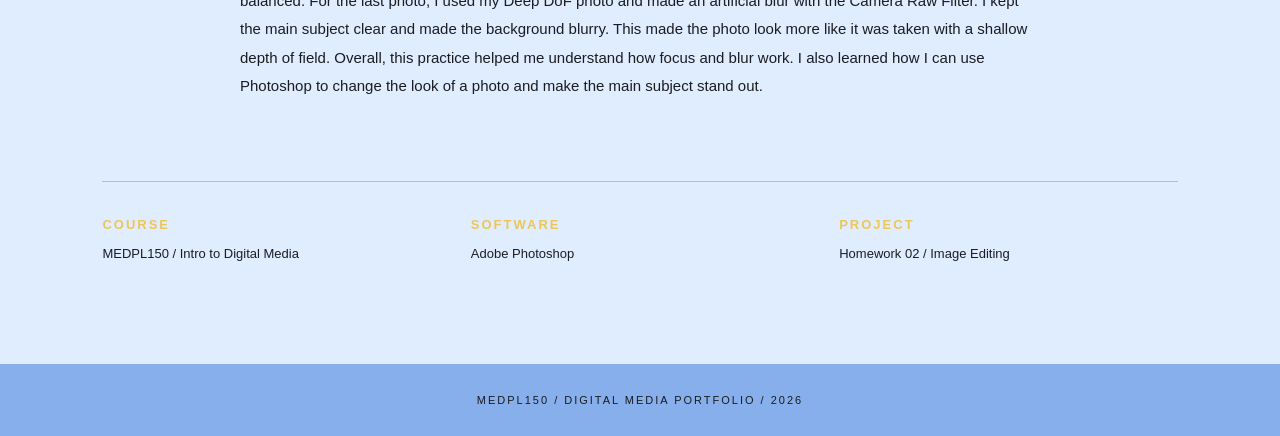
==== commit c0f6b05d: "Rename hw3.html to hw2.html" ====
--- a/hw2.html
+++ b/hw2.html
@@ -1,4 +1,3 @@
-
 <!DOCTYPE html>
 <html lang="en">
 
@@ -43,7 +42,7 @@
             </p>
 
             <h1>
-                Image Editing & Tonal Range
+               Depth of Field
             </h1>
 
         </div>
@@ -65,13 +64,17 @@
         <div class="gallery-grid">
 
             <img
-                src="Image A – 1920 × 1080 Crop (1).jpg"
-                alt="Image A: Cropped photograph"
+                src="Shallow_DoF_Tonal (1).jpg"
+                alt="Image A: Shallow Do Tonal"
             >
 
             <img
-                src="Image B – 5 × 7 Crop (1).jpg"
-                alt="Image B: Cropped photograph"
+                src="Deep_DoF_Tonal (1).jpg"
+                alt="Deep Do Tonal"
+            >
+           <img
+                src="Artificial Blur using Deep DoF (1).jpg"
+                alt="Artificial Blur using Deep "
             >
 
         </div>
@@ -84,33 +87,13 @@
             <h2>About This Project</h2>
 
             <p>
-                For this homework, I practiced cropping photos in Photoshop.
-                Before this exercise, I thought cropping was just changing
-                the size of a photo. After doing the assignment, I understood
-                that cropping can also change how we see a photo.
-                For the first photo, I changed the size to 1080 × 1920 pixels.
-                Because the photo had to be vertical, I had to choose what
-                parts of the original photo to keep. I decided to keep the
-                water bottle as the main subject. I removed some of the
-                background so that the bottle was easier to see. This showed
-                me that cropping can help make one object stand out more.
-        
-                For the second photo, I changed the size to 1920 × 1080 pixels.
-                This made the photo horizontal. I kept the Empire State
-                Building in the center and also kept the sky and other
-                buildings around it. I think the wider crop works well because
-                it shows more of New York City and the sunset.
-            
-                This assignment helped me understand that the size and shape
-                of a photo are important. A vertical photo and a horizontal
-                photo can make the same image look very different. I also
-                learned that when we crop a photo, we have to think about
-                what is most important in the picture. We cannot always keep
-                everything from the original photo.
-        
-                Overall, I learned that cropping is not only about changing
-                the size. It is also about choosing what the viewer will see
-                and what will be the main focus of the photo.
+                In this practice, I learned about Shallow Depth of Field and Deep Depth of Field. I took two photos with almost the same composition. In the Shallow DoF photo, the main subject is clear and the background is blurry. In the Deep DoF photo, more of the objects in the photo are clear and in focus. This helped me understand how the camera can change the focus of a photo.
+
+I also learned how to make my photos look better in Photoshop. I used Camera Raw, Levels, and Curves to change the brightness and contrast. I learned that small changes can make a photo look clearer and more balanced.
+
+For the last photo, I used my Deep DoF photo and made an artificial blur with the Camera Raw Filter. I kept the main subject clear and made the background blurry. This made the photo look more like it was taken with a shallow depth of field.
+
+Overall, this practice helped me understand how focus and blur work. I also learned how I can use Photoshop to change the look of a photo and make the main subject stand out.
             </p>
 
         </section>
